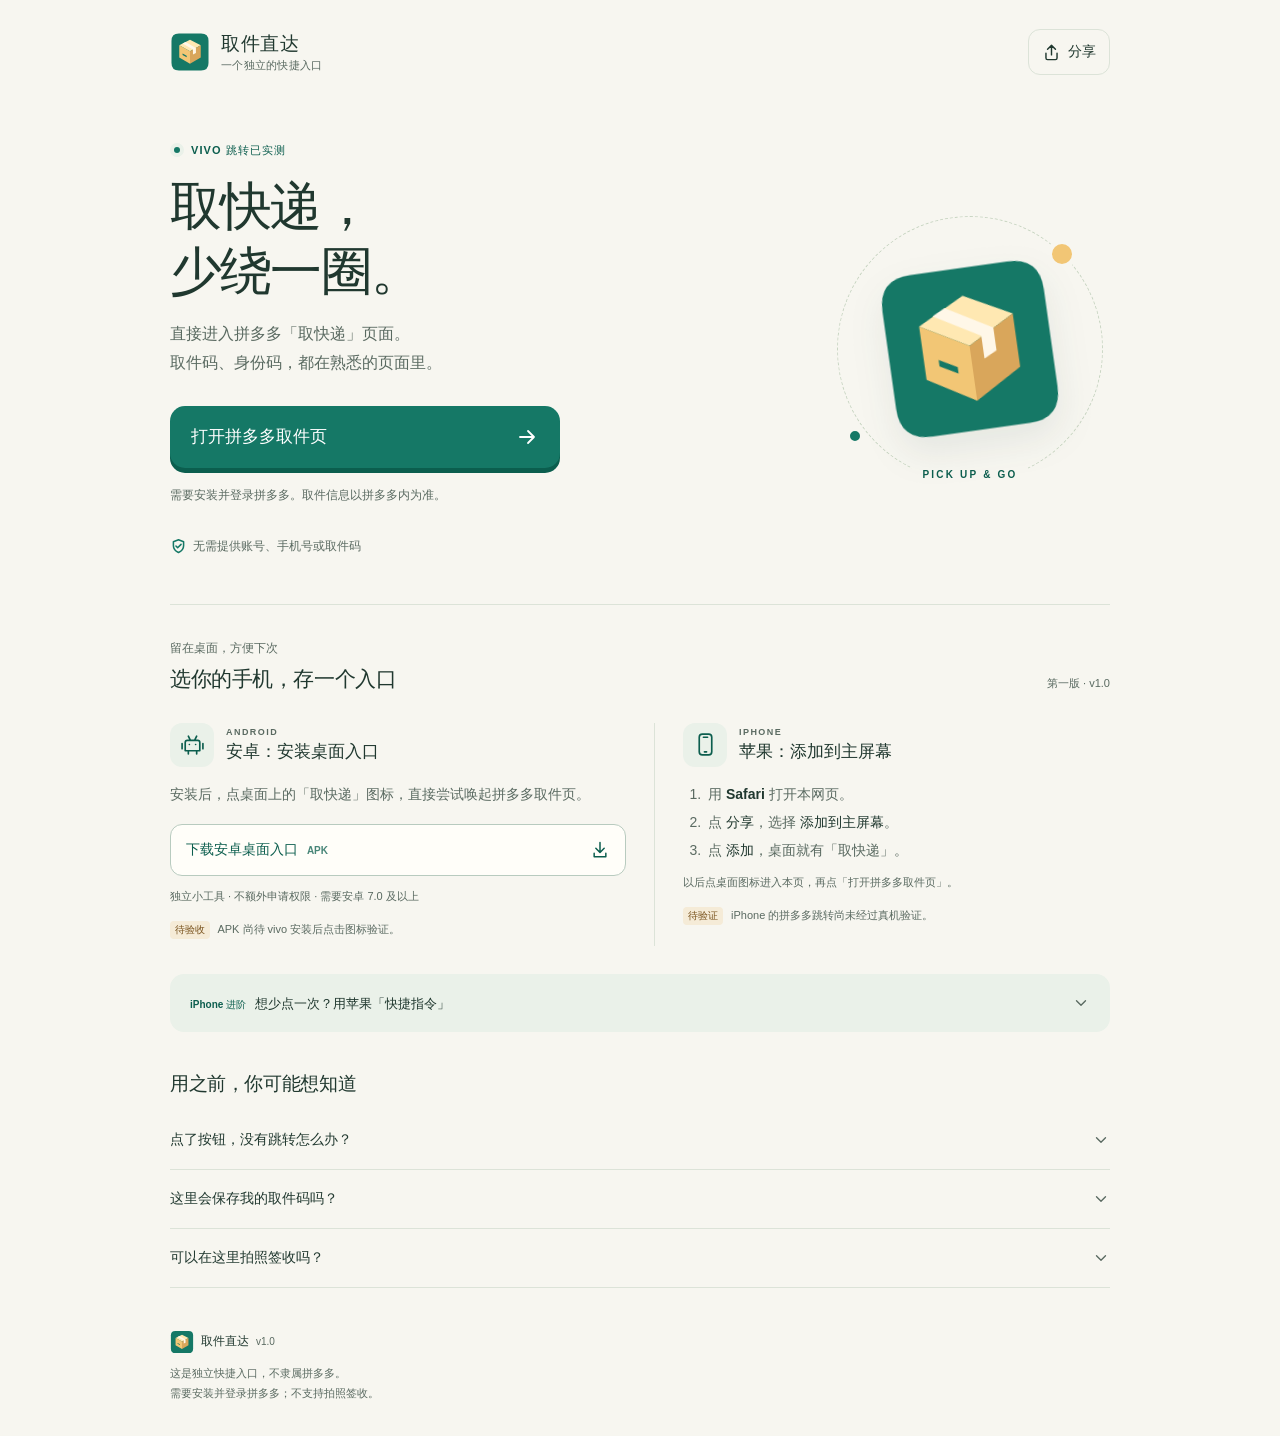
==== web/index.html @ c7db3405 "Add initial Android and iPhone parcel pickup shortcuts" ====
<!doctype html>
<html lang="zh-CN">
<head>
  <meta charset="utf-8">
  <meta name="viewport" content="width=device-width, initial-scale=1, viewport-fit=cover">
  <meta name="theme-color" content="#157866">
  <meta name="description" content="直接打开拼多多取快递页面。安卓桌面入口与 iPhone 主屏幕添加指南，不需要提供账号、手机号或取件码。">
  <meta name="apple-mobile-web-app-capable" content="yes">
  <meta name="apple-mobile-web-app-status-bar-style" content="default">
  <meta name="apple-mobile-web-app-title" content="取快递">
  <meta http-equiv="Content-Security-Policy" content="default-src 'self'; script-src 'self'; style-src 'self'; img-src 'self' data:; connect-src 'self'; font-src 'self'; object-src 'none'; base-uri 'self'; form-action 'none'; manifest-src 'self'; worker-src 'self'; frame-src 'none'">
  <title>取件直达 · 打开就去取快递</title>
  <link rel="icon" href="./icons/icon.svg" type="image/svg+xml">
  <link rel="apple-touch-icon" href="./icons/apple-touch-icon.png">
  <link rel="manifest" href="./manifest.webmanifest">
  <link rel="stylesheet" href="./styles.css">
  <script src="./app.js" defer></script>
</head>
<body>
  <a class="skip-link" href="#pickup-action">跳到取件入口</a>
  <div class="page-shell">
    <header class="site-header">
      <a class="brand" href="./" aria-label="取件直达首页">
        <img class="brand-icon" src="./icons/icon.svg" alt="" width="40" height="40">
        <span class="brand-name">取件直达<span class="brand-caption">一个独立的快捷入口</span></span>
      </a>
      <button class="share-button" id="share-button" type="button" aria-label="分享取件直达网页">
        <svg viewBox="0 0 24 24" aria-hidden="true"><path d="M12 15V3m0 0L7 8m5-5 5 5M5 13v6a2 2 0 0 0 2 2h10a2 2 0 0 0 2-2v-6"/></svg>
        <span>分享</span>
      </button>
    </header>

    <p class="share-status" id="share-status" role="status" aria-live="polite"></p>
    <section class="share-fallback" id="share-fallback" aria-label="手动复制分享链接" hidden>
      <label for="share-link">长按下面的链接，选择复制</label>
      <textarea id="share-link" class="selectable-url" rows="2" readonly spellcheck="false"></textarea>
      <p>把链接发给同学，对方用自己的拼多多账号打开。</p>
    </section>

    <main>
      <section class="hero" aria-labelledby="page-title">
        <div class="hero-copy">
          <p class="eyebrow"><span class="status-dot" aria-hidden="true"></span>VIVO 跳转已实测</p>
          <h1 id="page-title">取快递，<br>少绕一圈。</h1>
          <p class="hero-description">直接进入拼多多「取快递」页面。<br>取件码、身份码，都在熟悉的页面里。</p>
          <a class="primary-action" id="pickup-action" href="pinduoduo://com.xunmeng.pinduoduo/mdkd/package">
            <span>打开拼多多取件页</span>
            <svg viewBox="0 0 24 24" aria-hidden="true"><path d="M5 12h14m-6-6 6 6-6 6"/></svg>
          </a>
          <p class="action-status" id="open-status" role="status" aria-live="polite">需要安装并登录拼多多。取件信息以拼多多内为准。</p>
          <p class="privacy-note">
            <svg viewBox="0 0 20 20" aria-hidden="true"><path d="m10 2 6 2.5V9c0 3.8-2.7 6.4-6 8-3.3-1.6-6-4.2-6-8V4.5L10 2Z"/><path d="m7 9.5 2 2 4-4"/></svg>
            无需提供账号、手机号或取件码
          </p>
        </div>
        <div class="hero-art" aria-hidden="true">
          <div class="parcel-orbit"></div>
          <img src="./icons/icon.svg" alt="" width="176" height="176">
          <span class="art-label">PICK UP &amp; GO</span>
        </div>
      </section>

      <section class="setup-section" aria-labelledby="setup-title">
        <div class="section-heading">
          <div>
            <p class="section-kicker">留在桌面，方便下次</p>
            <h2 id="setup-title">选你的手机，存一个入口</h2>
          </div>
          <span class="small-label">第一版 · v1.0</span>
        </div>
        <div class="platforms">
          <article class="platform android-platform" aria-labelledby="android-title">
            <div class="platform-heading">
              <span class="platform-icon" aria-hidden="true"><svg viewBox="0 0 24 24"><path d="M7 8h10a2 2 0 0 1 2 2v8H5v-8a2 2 0 0 1 2-2Zm1-4 2 4m6-4-2 4M8 18v3m8-3v3M2 11v5m20-5v5"/><path d="M9 12h.01M15 12h.01"/></svg></span>
              <div><p class="platform-label">ANDROID</p><h3 id="android-title">安卓：安装桌面入口</h3></div>
            </div>
            <p class="platform-description">安装后，点桌面上的「取快递」图标，直接尝试唤起拼多多取件页。</p>
            <a class="secondary-action" href="./downloads/pickup-shortcut-v1.0.apk" download="取快递-v1.0.apk">
              <span>下载安卓桌面入口 <span class="file-format">APK</span></span>
              <svg viewBox="0 0 24 24" aria-hidden="true"><path d="M12 3v12m-5-5 5 5 5-5M5 16v4h14v-4"/></svg>
            </a>
            <p class="platform-detail">独立小工具 · 不额外申请权限 · 需要安卓 7.0 及以上</p>
            <p class="verification-note"><span>待验收</span> APK 尚待 vivo 安装后点击图标验证。</p>
            <div class="web-install">
              <button class="text-button" id="install-button" type="button" hidden>也可以把网页添加到桌面 <span aria-hidden="true">↗</span></button>
              <p class="install-status" id="install-status" role="status" aria-live="polite"></p>
            </div>
          </article>

          <article class="platform iphone-platform" aria-labelledby="iphone-title">
            <div class="platform-heading">
              <span class="platform-icon" aria-hidden="true"><svg viewBox="0 0 24 24"><rect x="6" y="2" width="12" height="20" rx="3"/><path d="M10 5h4M11 19h2"/></svg></span>
              <div><p class="platform-label">IPHONE</p><h3 id="iphone-title">苹果：添加到主屏幕</h3></div>
            </div>
            <ol class="short-steps">
              <li>用 <strong>Safari</strong> 打开本网页。</li>
              <li>点 <strong>分享</strong>，选择 <strong>添加到主屏幕</strong>。</li>
              <li>点 <strong>添加</strong>，桌面就有「取快递」。</li>
            </ol>
            <p class="platform-detail">以后点桌面图标进入本页，再点「打开拼多多取件页」。</p>
            <p class="verification-note"><span>待验证</span> iPhone 的拼多多跳转尚未经过真机验证。</p>
          </article>
        </div>

        <details class="shortcut-guide">
          <summary><span><span class="guide-label">iPhone 进阶</span>想少点一次？用苹果「快捷指令」</span><svg viewBox="0 0 24 24" aria-hidden="true"><path d="m6 9 6 6 6-6"/></svg></summary>
          <div class="details-body">
            <p>可以手动制作一个直接打开取件页的快捷指令。此方式尚未在 iPhone 真机验证，可能受系统或拼多多版本影响。</p>
            <ol class="long-steps">
              <li>打开苹果的「快捷指令」App，新建一个快捷指令。</li>
              <li>添加「URL」操作，填入下面的固定地址。</li>
            </ol>
            <div class="uri-field">
              <label for="shortcut-uri">取件页地址</label>
              <textarea id="shortcut-uri" class="selectable-url" rows="2" readonly spellcheck="false">pinduoduo://com.xunmeng.pinduoduo/mdkd/package</textarea>
              <button class="copy-button" id="copy-uri-button" type="button">复制地址</button>
            </div>
            <p class="copy-status" id="copy-uri-status" role="status" aria-live="polite"></p>
            <ol class="long-steps" start="3">
              <li>再添加「打开 URL」操作，使用上一步的 URL。</li>
              <li>命名为「取快递」，从快捷指令菜单中选择「添加到主屏幕」。</li>
            </ol>
          </div>
        </details>
      </section>

      <section class="faq-section" aria-labelledby="faq-title">
        <h2 id="faq-title">用之前，你可能想知道</h2>
        <div class="faq-list">
          <details>
            <summary><span>点了按钮，没有跳转怎么办？</span><svg viewBox="0 0 24 24" aria-hidden="true"><path d="m6 9 6 6 6-6"/></svg></summary>
            <div class="details-body"><p>先确认已安装并登录拼多多。微信等内置浏览器可能限制唤起 App，可以从浏览器菜单选择用 Safari 或手机系统浏览器打开本页，再点一次。若出现系统确认提示，请按提示操作。</p><p>本页只能请求打开拼多多，无法判断手机是否已经成功跳转。</p></div>
          </details>
          <details>
            <summary><span>这里会保存我的取件码吗？</span><svg viewBox="0 0 24 24" aria-hidden="true"><path d="m6 9 6 6 6-6"/></svg></summary>
            <div class="details-body"><p>不会。本页不读取或保存拼多多的取件信息，也不要求你提供账号、手机号或取件码。每个人打开后，看到的是自己在拼多多里的取件页面。</p></div>
          </details>
          <details>
            <summary><span>可以在这里拍照签收吗？</span><svg viewBox="0 0 24 24" aria-hidden="true"><path d="m6 9 6 6 6-6"/></svg></summary>
            <div class="details-body"><p>第一版不支持拍照签收。能否自助签收，需要以驿站及拼多多提供的官方流程为准。</p></div>
          </details>
        </div>
      </section>
    </main>

    <footer class="site-footer">
      <div class="footer-brand"><img src="./icons/icon.svg" alt="" width="24" height="24"><span>取件直达</span><span class="footer-version">v1.0</span></div>
      <p>这是独立快捷入口，不隶属拼多多。<br>需要安装并登录拼多多；不支持拍照签收。</p>
    </footer>
  </div>
</body>
</html>
---- web/styles.css ----
:root {
  color-scheme: light;
  --paper: #f7f6f0;
  --surface: #fffef9;
  --ink: #20382f;
  --muted: #5a6a61;
  --green: #157866;
  --green-dark: #0c5e4e;
  --green-wash: #eaf1e9;
  --line: #dce3d8;
  --gold: #f2c675;
  --focus: #a35b0c;
  font-family: -apple-system, BlinkMacSystemFont, "Segoe UI", "PingFang SC", "Microsoft YaHei", sans-serif;
  font-synthesis: none;
  -webkit-text-size-adjust: 100%;
  text-size-adjust: 100%;
}

* { box-sizing: border-box; }
[hidden] { display: none !important; }
body { margin: 0; background: var(--paper); color: var(--ink); line-height: 1.65; -webkit-tap-highlight-color: transparent; }
button, textarea { font: inherit; }
button, a, summary { touch-action: manipulation; }
button, a { -webkit-user-select: none; user-select: none; }
button { cursor: pointer; }
a { color: inherit; }
button:focus-visible, a:focus-visible, summary:focus-visible, textarea:focus-visible { outline: 3px solid var(--focus); outline-offset: 4px; }
svg { width: 24px; height: 24px; fill: none; stroke: currentColor; stroke-width: 1.8; stroke-linecap: round; stroke-linejoin: round; flex-shrink: 0; }
button svg, a svg { pointer-events: none; }
h1, h2, h3, p { margin: 0; }
.page-shell { width: min(100% - 64px, 940px); margin: 0 auto; padding: max(28px, env(safe-area-inset-top)) 0 max(32px, env(safe-area-inset-bottom)); }
.skip-link { position: fixed; top: -100px; left: 16px; z-index: 5; background: var(--green-dark); color: white; padding: 12px 18px; border-radius: 8px; }
.skip-link:focus { top: 12px; }
.site-header { display: flex; align-items: center; justify-content: space-between; gap: 20px; }
.brand { display: inline-flex; align-items: center; gap: 11px; min-height: 48px; text-decoration: none; }
.brand-icon { display: block; width: 40px; height: 40px; }
.brand-name { font-size: 19px; font-weight: 750; letter-spacing: .035em; line-height: 1.35; }
.brand-caption { display: block; margin-top: 2px; font-size: 11px; font-weight: 400; letter-spacing: .025em; color: var(--muted); }
.share-button { display: inline-flex; align-items: center; justify-content: center; gap: 7px; min-width: 82px; min-height: 46px; padding: 9px 13px; border: 1px solid var(--line); border-radius: 12px; color: var(--ink); background: transparent; font-size: 14px; font-weight: 600; }
.share-button svg { width: 19px; height: 19px; }
.share-status { color: var(--muted); font-size: 13px; }
.share-status:not(:empty) { margin-top: 16px; }
.share-fallback { background: var(--green-wash); border-radius: 14px; padding: 18px; margin-top: 14px; font-size: 14px; }
.share-fallback label { display: block; font-weight: 600; margin-bottom: 8px; }
.share-fallback p { color: var(--muted); font-size: 12px; margin-top: 7px; }
.hero { display: grid; grid-template-columns: minmax(0, 1fr) 280px; align-items: center; gap: 32px; padding: 65px 0 48px; border-bottom: 1px solid var(--line); }
.eyebrow { display: flex; align-items: center; gap: 7px; font-size: 11px; letter-spacing: .1em; font-weight: 650; color: var(--green-dark); }
.status-dot { width: 6px; height: 6px; background: var(--green); border-radius: 50%; box-shadow: 0 0 0 4px var(--green-wash); margin: 0 4px; }
h1 { margin: 15px 0 17px; font-size: clamp(38px, 4.7vw, 52px); font-weight: 780; line-height: 1.24; letter-spacing: -.035em; }
.hero-description { color: var(--muted); font-size: 16px; line-height: 1.8; }
.primary-action { display: flex; align-items: center; justify-content: space-between; gap: 16px; width: min(100%, 390px); min-height: 62px; margin-top: 28px; padding: 15px 21px; border-radius: 15px; background: var(--green); color: white; text-decoration: none; font-size: 17px; font-weight: 650; box-shadow: 0 5px 0 #0b5e4e; transition: background .15s ease, transform .15s ease, box-shadow .15s ease; }
.primary-action:active { transform: translateY(3px); box-shadow: 0 2px 0 #0b5e4e; }
.action-status { max-width: 390px; min-height: 42px; margin-top: 17px; font-size: 12px; line-height: 1.7; color: var(--muted); }
.privacy-note { display: flex; align-items: center; gap: 6px; margin-top: 10px; color: var(--muted); font-size: 12px; }
.privacy-note svg { width: 17px; height: 17px; color: var(--green); }
.hero-art { position: relative; display: grid; place-items: center; min-height: 285px; isolation: isolate; }
.hero-art img { z-index: 1; transform: rotate(-8deg); filter: drop-shadow(0 16px 18px #173e2c15); }
.parcel-orbit { position: absolute; width: 266px; height: 266px; border: 1px dashed #c8d5c2; border-radius: 50%; }
.parcel-orbit::before { content: ""; position: absolute; top: 22px; right: 25px; width: 20px; height: 20px; background: var(--gold); border: 5px solid var(--paper); border-radius: 50%; }
.parcel-orbit::after { content: ""; position: absolute; bottom: 37px; left: 9px; width: 10px; height: 10px; background: var(--green); border: 3px solid var(--paper); border-radius: 50%; }
.art-label { position: absolute; bottom: 5px; color: var(--green-dark); font-size: 10px; letter-spacing: .22em; font-weight: 700; background: var(--paper); padding: 3px 10px; }
.setup-section { padding-top: 34px; }
.section-heading { display: flex; align-items: end; justify-content: space-between; gap: 12px; margin-bottom: 28px; }
.section-kicker { font-size: 12px; color: var(--muted); margin-bottom: 4px; }
h2 { font-size: 21px; line-height: 1.5; font-weight: 700; letter-spacing: -.02em; }
.small-label { flex-shrink: 0; color: var(--muted); font-size: 11px; padding-bottom: 3px; }
.platforms { display: grid; grid-template-columns: repeat(2, minmax(0, 1fr)); gap: 28px; }
.platform + .platform { padding-left: 28px; border-left: 1px solid var(--line); }
.platform-heading { display: flex; align-items: center; gap: 12px; margin-bottom: 16px; }
.platform-icon { display: grid; place-items: center; flex: 0 0 44px; height: 44px; color: var(--green-dark); background: var(--green-wash); border-radius: 12px; }
.platform-icon svg { width: 25px; height: 25px; stroke-width: 1.6; }
.platform-label { font-size: 9px; letter-spacing: .16em; color: var(--muted); font-weight: 650; line-height: 1.6; }
h3 { font-size: 17px; line-height: 1.5; font-weight: 650; }
.platform-description, .short-steps { font-size: 14px; color: var(--muted); }
.secondary-action { display: flex; align-items: center; justify-content: space-between; gap: 12px; min-height: 52px; margin-top: 18px; padding: 12px 15px; border: 1px solid #b8cbbf; border-radius: 12px; color: var(--green-dark); text-decoration: none; font-size: 14px; font-weight: 650; background: var(--surface); }
.secondary-action svg { width: 20px; height: 20px; }
.file-format { margin-left: 5px; font-size: 10px; font-weight: 600; opacity: .75; }
.platform-detail { margin-top: 11px; font-size: 11px; line-height: 1.8; color: var(--muted); }
.verification-note { margin-top: 13px; font-size: 11px; color: var(--muted); line-height: 1.8; }
.verification-note > span { display: inline-block; color: #79531e; background: #f5ebd7; border-radius: 4px; margin-right: 5px; padding: 0 5px; font-size: 10px; white-space: nowrap; }
.web-install { margin-top: 7px; }
.text-button { min-height: 44px; border: none; padding: 8px 0; background: transparent; color: var(--green-dark); font-size: 12px; text-align: left; text-decoration: underline; text-underline-offset: 4px; }
.text-button:disabled { cursor: progress; opacity: .65; }
.install-status { font-size: 12px; color: var(--muted); }
.short-steps { padding-left: 22px; margin: 0; }
.short-steps li { padding-left: 3px; margin: 5px 0; }
.short-steps strong { color: var(--ink); font-weight: 600; }
.shortcut-guide { margin-top: 28px; background: var(--green-wash); border-radius: 14px; }
summary { display: flex; align-items: center; justify-content: space-between; gap: 16px; min-height: 58px; padding: 16px 0; cursor: pointer; list-style: none; font-size: 14px; font-weight: 600; }
summary::-webkit-details-marker { display: none; }
summary svg { width: 18px; height: 18px; color: var(--muted); transition: transform .18s ease; }
details[open] > summary svg { transform: rotate(180deg); }
.shortcut-guide summary { padding: 16px 20px; font-size: 13px; }
.guide-label { display: inline-block; font-size: 10px; color: var(--green-dark); font-weight: 600; margin-right: 9px; }
.details-body { padding-bottom: 20px; color: var(--muted); font-size: 13px; line-height: 1.85; overflow-wrap: anywhere; }
.details-body p + p { margin-top: 10px; }
.shortcut-guide .details-body { padding: 0 20px 20px; }
.long-steps { padding-left: 22px; margin: 15px 0 0; }
.long-steps li { padding-left: 3px; margin: 8px 0; }
.uri-field { margin-top: 12px; }
.uri-field label { display: block; font-size: 11px; font-weight: 600; margin-bottom: 6px; }
.selectable-url { display: block; width: 100%; resize: none; padding: 12px; border: 1px solid #c7d5c8; border-radius: 8px; background: var(--surface); color: var(--ink); font-family: ui-monospace, "SFMono-Regular", Consolas, monospace; font-size: 13px; line-height: 1.6; overflow-wrap: anywhere; -webkit-user-select: text; user-select: text; }
.copy-button { display: inline-flex; align-items: center; justify-content: center; min-height: 44px; margin-top: 7px; padding: 8px 14px; border: 1px solid #b8cbbf; border-radius: 8px; background: transparent; color: var(--green-dark); font-size: 12px; font-weight: 600; }
.copy-status { margin-top: 4px; font-size: 12px; color: var(--green-dark); }
.faq-section { padding-top: 38px; }
.faq-section h2 { margin-bottom: 12px; font-size: 19px; }
.faq-list details { border-bottom: 1px solid var(--line); }
.site-footer { padding-top: 30px; margin-top: 12px; }
.footer-brand { display: flex; align-items: center; gap: 7px; font-size: 12px; font-weight: 650; }
.footer-brand img { display: block; }
.footer-version { color: var(--muted); font-size: 10px; font-weight: 400; }
.site-footer p { font-size: 11px; line-height: 1.85; color: var(--muted); margin-top: 9px; }

@media (hover: hover) {
  .primary-action:hover { background: var(--green-dark); }
  .secondary-action:hover, .share-button:hover, .copy-button:hover { background: var(--green-wash); }
  summary:hover { color: var(--green-dark); }
}

@media (max-width: 700px) {
  .page-shell { width: min(100% - 40px, 490px); padding-top: max(20px, env(safe-area-inset-top)); }
  .hero { display: block; padding-top: 41px; padding-bottom: 29px; }
  .hero-art { display: none; }
  h1 { font-size: 39px; margin-top: 15px; margin-bottom: 14px; }
  .hero-description { font-size: 14px; }
  .primary-action { width: 100%; margin-top: 24px; min-height: 61px; font-size: 16px; }
  .action-status { max-width: none; min-height: 40px; margin-top: 16px; }
  .privacy-note { font-size: 11px; margin-top: 6px; }
  .setup-section { padding-top: 26px; }
  .section-heading { display: block; margin-bottom: 22px; }
  .section-kicker { font-size: 11px; }
  h2 { font-size: 20px; }
  .small-label { display: block; margin-top: 5px; font-size: 10px; }
  .platforms { grid-template-columns: minmax(0, 1fr); gap: 27px; }
  .platform + .platform { padding-top: 26px; padding-left: 0; border-left: none; border-top: 1px solid var(--line); }
  .platform-heading { margin-bottom: 12px; }
  .platform-description, .short-steps { font-size: 13px; }
  .platform-detail, .verification-note { font-size: 11px; }
  .shortcut-guide { margin-top: 25px; }
  .shortcut-guide summary { padding: 15px 16px; font-size: 13px; }
  .guide-label { display: block; margin-bottom: 2px; margin-right: 0; }
  .shortcut-guide .details-body { padding: 0 16px 17px; }
  .faq-section { padding-top: 31px; }
  .faq-section h2 { font-size: 18px; }
  summary { font-size: 13px; }
  .selectable-url { font-size: 12px; }
  .site-footer { padding-top: 22px; }
}

@media (max-width: 350px) {
  .page-shell { width: calc(100% - 32px); }
  .brand-name { font-size: 17px; }
  .brand-caption { font-size: 10px; }
  .share-button { min-width: 72px; padding: 8px 10px; }
  h1 { font-size: 36px; }
  h2 { font-size: 18px; }
  .primary-action { font-size: 15px; padding-left: 16px; padding-right: 16px; }
  .privacy-note { font-size: 10px; gap: 4px; }
}

@media (prefers-reduced-motion: reduce) {
  *, *::before, *::after { transition: none !important; scroll-behavior: auto !important; }
}
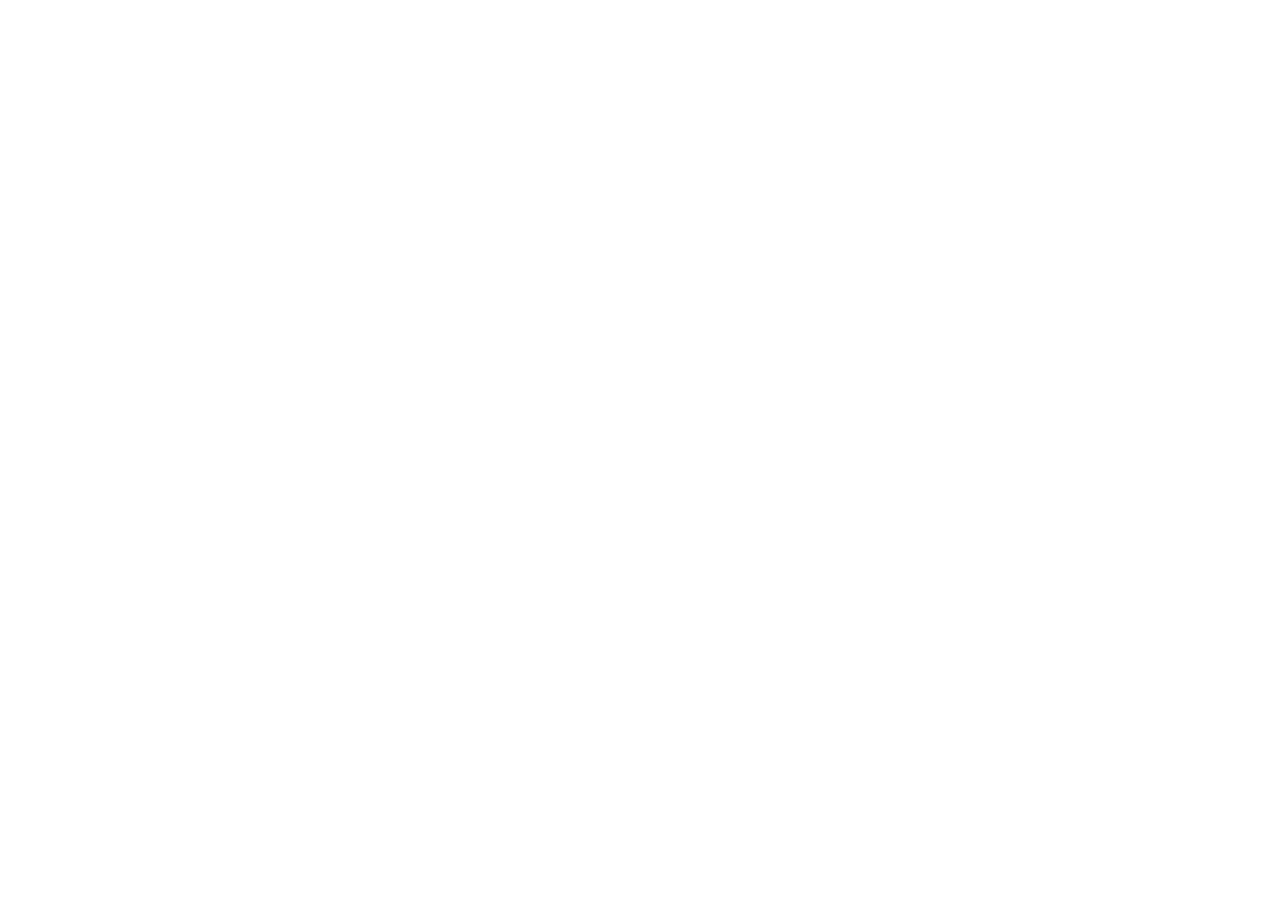
==== commit 009b498f: "feat: rebuild Easy pickup as a free local-first Android and iOS app" ====
--- a/web/index.html
+++ b/web/index.html
@@ -1,152 +1,46 @@
-<!doctype html>
-<html lang="zh-CN">
+<!DOCTYPE html>
+<html>
 <head>
-  <meta charset="utf-8">
-  <meta name="viewport" content="width=device-width, initial-scale=1, viewport-fit=cover">
-  <meta name="theme-color" content="#157866">
-  <meta name="description" content="直接打开拼多多取快递页面。安卓桌面入口与 iPhone 主屏幕添加指南，不需要提供账号、手机号或取件码。">
-  <meta name="apple-mobile-web-app-capable" content="yes">
-  <meta name="apple-mobile-web-app-status-bar-style" content="default">
-  <meta name="apple-mobile-web-app-title" content="取快递">
-  <meta http-equiv="Content-Security-Policy" content="default-src 'self'; script-src 'self'; style-src 'self'; img-src 'self' data:; connect-src 'self'; font-src 'self'; object-src 'none'; base-uri 'self'; form-action 'none'; manifest-src 'self'; worker-src 'self'; frame-src 'none'">
-  <title>取件直达 · 打开就去取快递</title>
-  <link rel="icon" href="./icons/icon.svg" type="image/svg+xml">
-  <link rel="apple-touch-icon" href="./icons/apple-touch-icon.png">
-  <link rel="manifest" href="./manifest.webmanifest">
-  <link rel="stylesheet" href="./styles.css">
-  <script src="./app.js" defer></script>
+  <!--
+    If you are serving your web app in a path other than the root, change the
+    href value below to reflect the base path you are serving from.
+
+    The path provided below has to start and end with a slash "/" in order for
+    it to work correctly.
+
+    For more details:
+    * https://developer.mozilla.org/en-US/docs/Web/HTML/Element/base
+
+    This is a placeholder for base href that will be replaced by the value of
+    the `--base-href` argument provided to `flutter build`.
+  -->
+  <base href="$FLUTTER_BASE_HREF">
+
+  <meta charset="UTF-8">
+  <meta content="IE=Edge" http-equiv="X-UA-Compatible">
+  <meta name="description" content="A new Flutter project.">
+
+  <!-- iOS meta tags & icons -->
+  <meta name="mobile-web-app-capable" content="yes">
+  <meta name="apple-mobile-web-app-status-bar-style" content="black">
+  <meta name="apple-mobile-web-app-title" content="easy_pickup">
+  <link rel="apple-touch-icon" href="icons/Icon-192.png">
+
+  <!-- Favicon -->
+  <link rel="icon" type="image/png" href="favicon.png"/>
+
+  <title>easy_pickup</title>
+  <link rel="manifest" href="manifest.json">
 </head>
 <body>
-  <a class="skip-link" href="#pickup-action">跳到取件入口</a>
-  <div class="page-shell">
-    <header class="site-header">
-      <a class="brand" href="./" aria-label="取件直达首页">
-        <img class="brand-icon" src="./icons/icon.svg" alt="" width="40" height="40">
-        <span class="brand-name">取件直达<span class="brand-caption">一个独立的快捷入口</span></span>
-      </a>
-      <button class="share-button" id="share-button" type="button" aria-label="分享取件直达网页">
-        <svg viewBox="0 0 24 24" aria-hidden="true"><path d="M12 15V3m0 0L7 8m5-5 5 5M5 13v6a2 2 0 0 0 2 2h10a2 2 0 0 0 2-2v-6"/></svg>
-        <span>分享</span>
-      </button>
-    </header>
+  <!--
+    You can customize the "flutter_bootstrap.js" script.
+    This is useful to provide a custom configuration to the Flutter loader
+    or to give the user feedback during the initialization process.
 
-    <p class="share-status" id="share-status" role="status" aria-live="polite"></p>
-    <section class="share-fallback" id="share-fallback" aria-label="手动复制分享链接" hidden>
-      <label for="share-link">长按下面的链接，选择复制</label>
-      <textarea id="share-link" class="selectable-url" rows="2" readonly spellcheck="false"></textarea>
-      <p>把链接发给同学，对方用自己的拼多多账号打开。</p>
-    </section>
-
-    <main>
-      <section class="hero" aria-labelledby="page-title">
-        <div class="hero-copy">
-          <p class="eyebrow"><span class="status-dot" aria-hidden="true"></span>VIVO 跳转已实测</p>
-          <h1 id="page-title">取快递，<br>少绕一圈。</h1>
-          <p class="hero-description">直接进入拼多多「取快递」页面。<br>取件码、身份码，都在熟悉的页面里。</p>
-          <a class="primary-action" id="pickup-action" href="pinduoduo://com.xunmeng.pinduoduo/mdkd/package">
-            <span>打开拼多多取件页</span>
-            <svg viewBox="0 0 24 24" aria-hidden="true"><path d="M5 12h14m-6-6 6 6-6 6"/></svg>
-          </a>
-          <p class="action-status" id="open-status" role="status" aria-live="polite">需要安装并登录拼多多。取件信息以拼多多内为准。</p>
-          <p class="privacy-note">
-            <svg viewBox="0 0 20 20" aria-hidden="true"><path d="m10 2 6 2.5V9c0 3.8-2.7 6.4-6 8-3.3-1.6-6-4.2-6-8V4.5L10 2Z"/><path d="m7 9.5 2 2 4-4"/></svg>
-            无需提供账号、手机号或取件码
-          </p>
-        </div>
-        <div class="hero-art" aria-hidden="true">
-          <div class="parcel-orbit"></div>
-          <img src="./icons/icon.svg" alt="" width="176" height="176">
-          <span class="art-label">PICK UP &amp; GO</span>
-        </div>
-      </section>
-
-      <section class="setup-section" aria-labelledby="setup-title">
-        <div class="section-heading">
-          <div>
-            <p class="section-kicker">留在桌面，方便下次</p>
-            <h2 id="setup-title">选你的手机，存一个入口</h2>
-          </div>
-          <span class="small-label">第一版 · v1.0</span>
-        </div>
-        <div class="platforms">
-          <article class="platform android-platform" aria-labelledby="android-title">
-            <div class="platform-heading">
-              <span class="platform-icon" aria-hidden="true"><svg viewBox="0 0 24 24"><path d="M7 8h10a2 2 0 0 1 2 2v8H5v-8a2 2 0 0 1 2-2Zm1-4 2 4m6-4-2 4M8 18v3m8-3v3M2 11v5m20-5v5"/><path d="M9 12h.01M15 12h.01"/></svg></span>
-              <div><p class="platform-label">ANDROID</p><h3 id="android-title">安卓：安装桌面入口</h3></div>
-            </div>
-            <p class="platform-description">安装后，点桌面上的「取快递」图标，直接尝试唤起拼多多取件页。</p>
-            <a class="secondary-action" href="./downloads/pickup-shortcut-v1.0.apk" download="取快递-v1.0.apk">
-              <span>下载安卓桌面入口 <span class="file-format">APK</span></span>
-              <svg viewBox="0 0 24 24" aria-hidden="true"><path d="M12 3v12m-5-5 5 5 5-5M5 16v4h14v-4"/></svg>
-            </a>
-            <p class="platform-detail">独立小工具 · 不额外申请权限 · 需要安卓 7.0 及以上</p>
-            <p class="verification-note"><span>待验收</span> APK 尚待 vivo 安装后点击图标验证。</p>
-            <div class="web-install">
-              <button class="text-button" id="install-button" type="button" hidden>也可以把网页添加到桌面 <span aria-hidden="true">↗</span></button>
-              <p class="install-status" id="install-status" role="status" aria-live="polite"></p>
-            </div>
-          </article>
-
-          <article class="platform iphone-platform" aria-labelledby="iphone-title">
-            <div class="platform-heading">
-              <span class="platform-icon" aria-hidden="true"><svg viewBox="0 0 24 24"><rect x="6" y="2" width="12" height="20" rx="3"/><path d="M10 5h4M11 19h2"/></svg></span>
-              <div><p class="platform-label">IPHONE</p><h3 id="iphone-title">苹果：添加到主屏幕</h3></div>
-            </div>
-            <ol class="short-steps">
-              <li>用 <strong>Safari</strong> 打开本网页。</li>
-              <li>点 <strong>分享</strong>，选择 <strong>添加到主屏幕</strong>。</li>
-              <li>点 <strong>添加</strong>，桌面就有「取快递」。</li>
-            </ol>
-            <p class="platform-detail">以后点桌面图标进入本页，再点「打开拼多多取件页」。</p>
-            <p class="verification-note"><span>待验证</span> iPhone 的拼多多跳转尚未经过真机验证。</p>
-          </article>
-        </div>
-
-        <details class="shortcut-guide">
-          <summary><span><span class="guide-label">iPhone 进阶</span>想少点一次？用苹果「快捷指令」</span><svg viewBox="0 0 24 24" aria-hidden="true"><path d="m6 9 6 6 6-6"/></svg></summary>
-          <div class="details-body">
-            <p>可以手动制作一个直接打开取件页的快捷指令。此方式尚未在 iPhone 真机验证，可能受系统或拼多多版本影响。</p>
-            <ol class="long-steps">
-              <li>打开苹果的「快捷指令」App，新建一个快捷指令。</li>
-              <li>添加「URL」操作，填入下面的固定地址。</li>
-            </ol>
-            <div class="uri-field">
-              <label for="shortcut-uri">取件页地址</label>
-              <textarea id="shortcut-uri" class="selectable-url" rows="2" readonly spellcheck="false">pinduoduo://com.xunmeng.pinduoduo/mdkd/package</textarea>
-              <button class="copy-button" id="copy-uri-button" type="button">复制地址</button>
-            </div>
-            <p class="copy-status" id="copy-uri-status" role="status" aria-live="polite"></p>
-            <ol class="long-steps" start="3">
-              <li>再添加「打开 URL」操作，使用上一步的 URL。</li>
-              <li>命名为「取快递」，从快捷指令菜单中选择「添加到主屏幕」。</li>
-            </ol>
-          </div>
-        </details>
-      </section>
-
-      <section class="faq-section" aria-labelledby="faq-title">
-        <h2 id="faq-title">用之前，你可能想知道</h2>
-        <div class="faq-list">
-          <details>
-            <summary><span>点了按钮，没有跳转怎么办？</span><svg viewBox="0 0 24 24" aria-hidden="true"><path d="m6 9 6 6 6-6"/></svg></summary>
-            <div class="details-body"><p>先确认已安装并登录拼多多。微信等内置浏览器可能限制唤起 App，可以从浏览器菜单选择用 Safari 或手机系统浏览器打开本页，再点一次。若出现系统确认提示，请按提示操作。</p><p>本页只能请求打开拼多多，无法判断手机是否已经成功跳转。</p></div>
-          </details>
-          <details>
-            <summary><span>这里会保存我的取件码吗？</span><svg viewBox="0 0 24 24" aria-hidden="true"><path d="m6 9 6 6 6-6"/></svg></summary>
-            <div class="details-body"><p>不会。本页不读取或保存拼多多的取件信息，也不要求你提供账号、手机号或取件码。每个人打开后，看到的是自己在拼多多里的取件页面。</p></div>
-          </details>
-          <details>
-            <summary><span>可以在这里拍照签收吗？</span><svg viewBox="0 0 24 24" aria-hidden="true"><path d="m6 9 6 6 6-6"/></svg></summary>
-            <div class="details-body"><p>第一版不支持拍照签收。能否自助签收，需要以驿站及拼多多提供的官方流程为准。</p></div>
-          </details>
-        </div>
-      </section>
-    </main>
-
-    <footer class="site-footer">
-      <div class="footer-brand"><img src="./icons/icon.svg" alt="" width="24" height="24"><span>取件直达</span><span class="footer-version">v1.0</span></div>
-      <p>这是独立快捷入口，不隶属拼多多。<br>需要安装并登录拼多多；不支持拍照签收。</p>
-    </footer>
-  </div>
+    For more details:
+    * https://docs.flutter.dev/platform-integration/web/initialization
+  -->
+  <script src="flutter_bootstrap.js" async></script>
 </body>
 </html>
